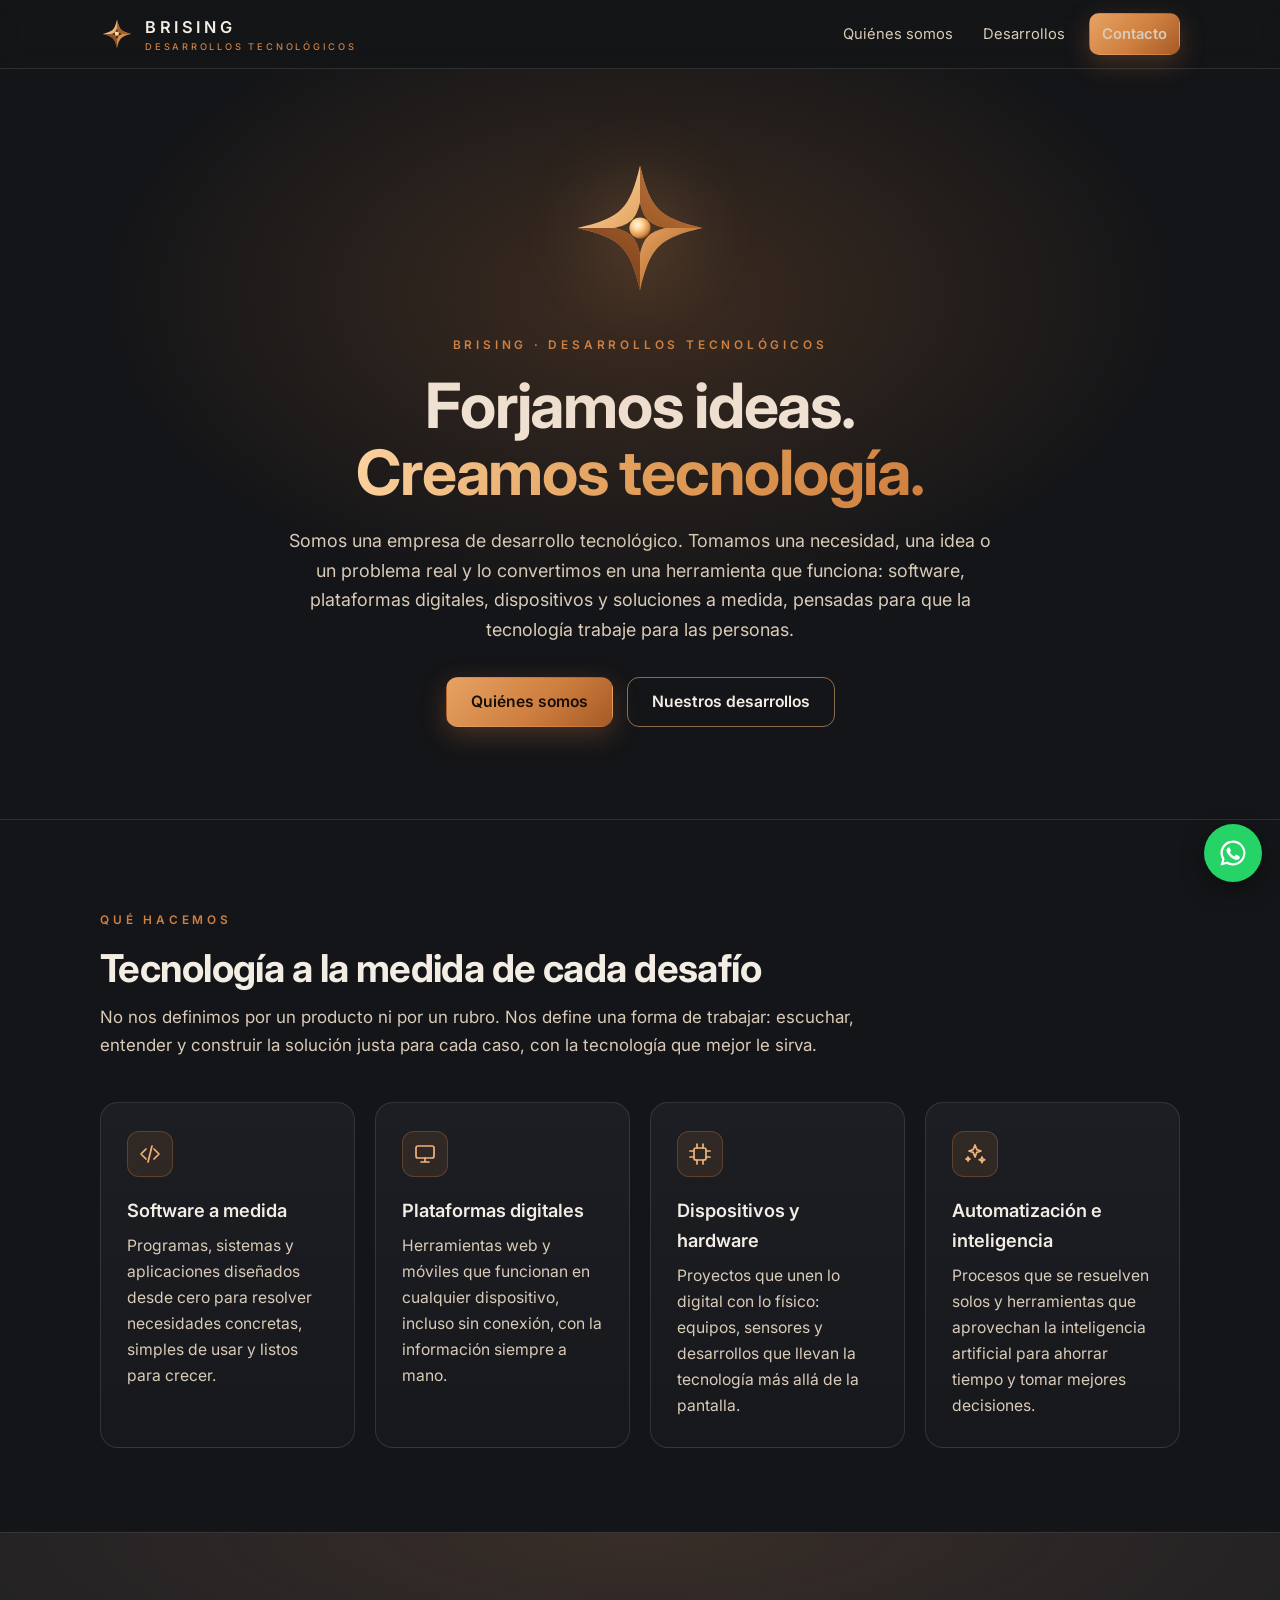
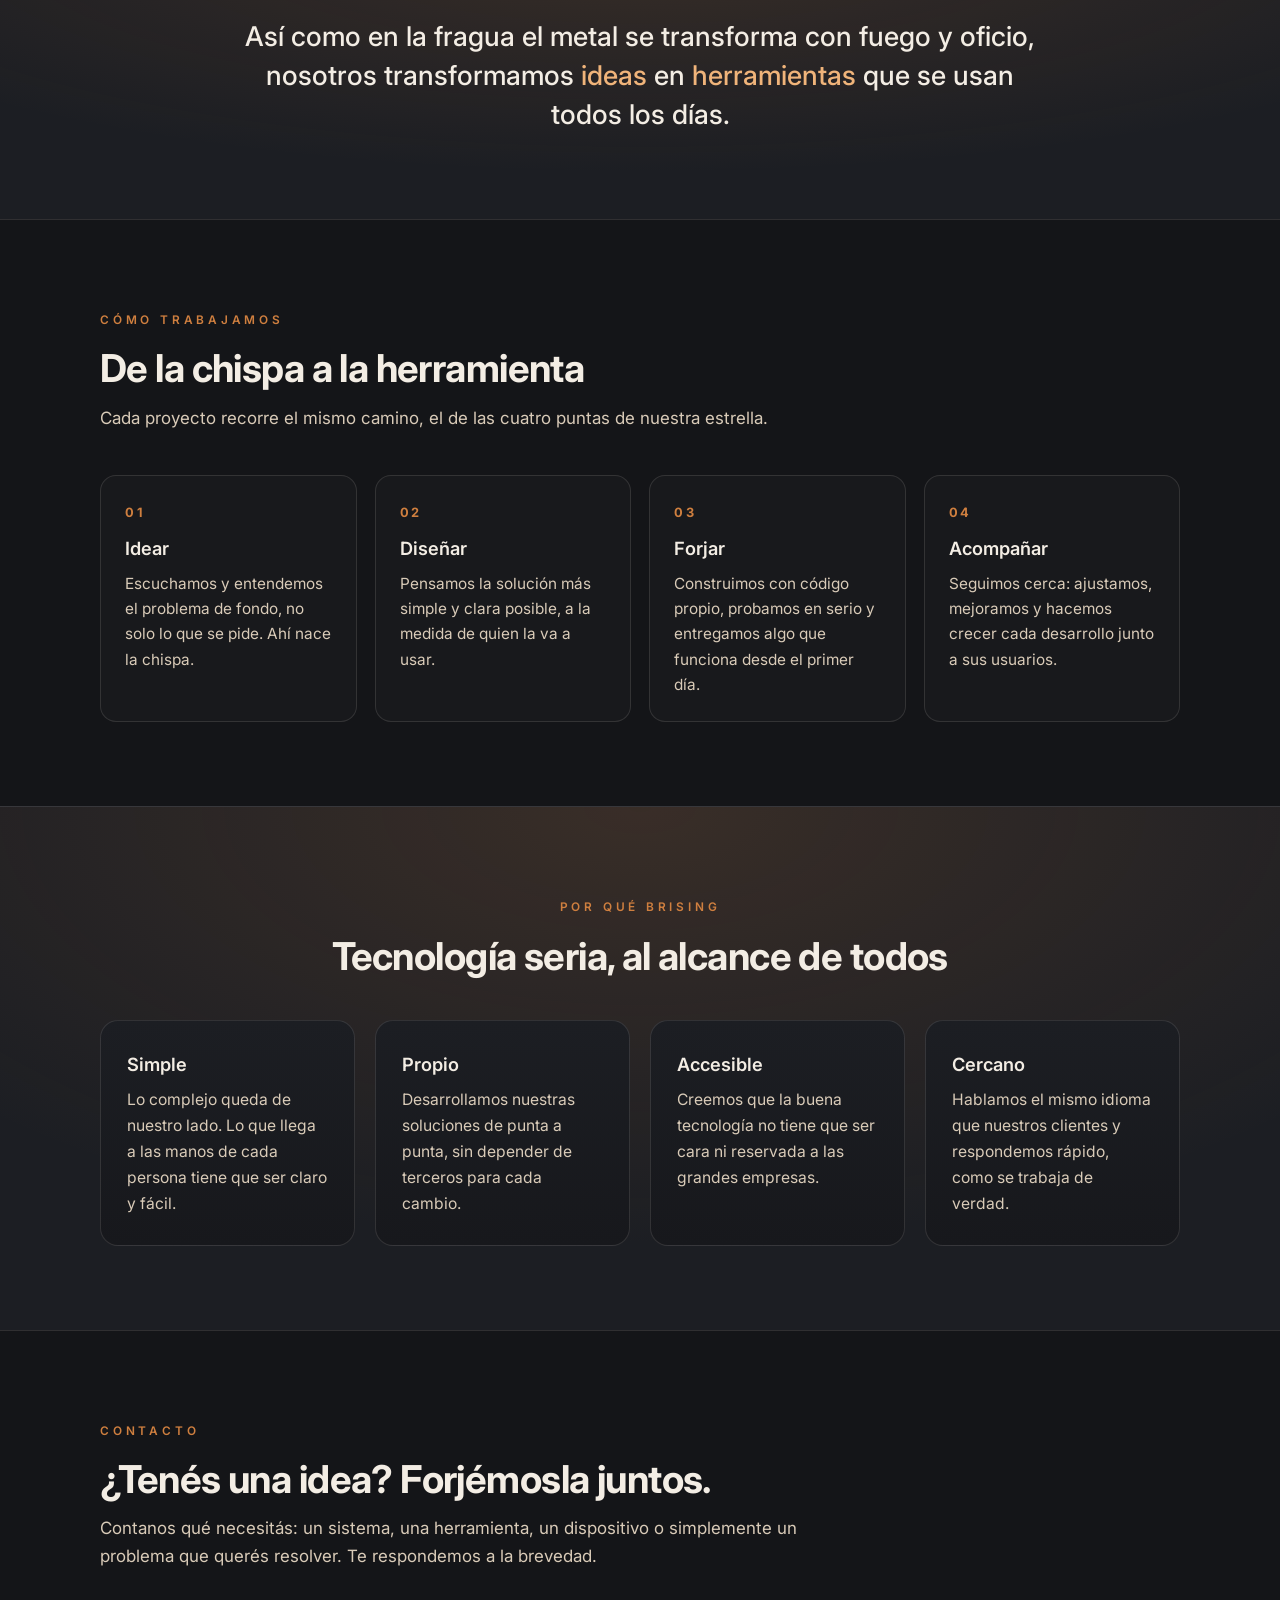
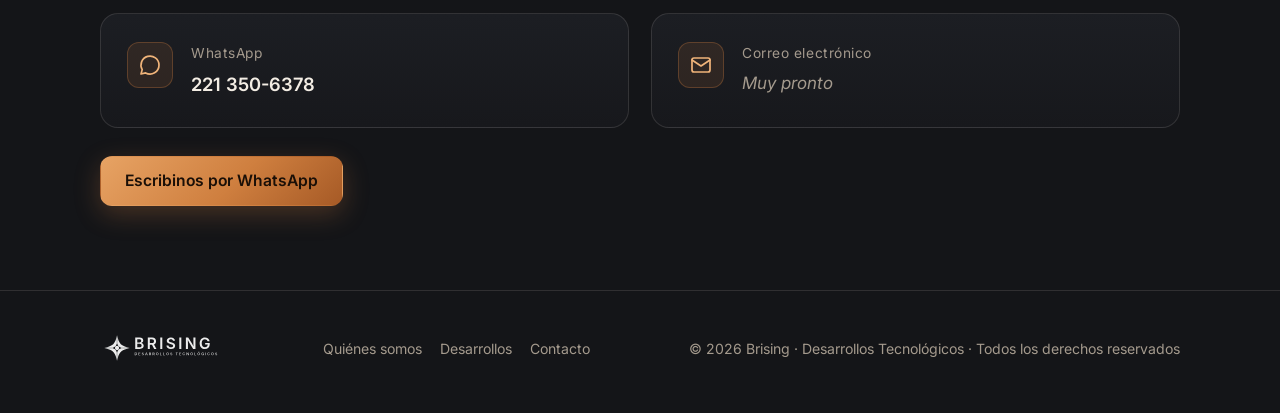
==== brising/index.html @ ad71208d "Sitio de Brising · Desarrollos Tecnológicos (inicio, quiénes somos, desarrollos, contacto) Co-Author" ====
<!doctype html>
<html lang="es-AR">
<head>
<meta charset="utf-8">
<meta name="viewport" content="width=device-width, initial-scale=1">
<title>Brising · Desarrollos Tecnológicos</title>
<meta name="description" content="Brising diseña y construye soluciones tecnológicas: software, plataformas y dispositivos que transforman ideas en herramientas reales. Forjamos ideas. Creamos tecnología.">
<meta name="theme-color" content="#141518">
<link rel="icon" type="image/svg+xml" href="img/favicon.svg">
<link rel="apple-touch-icon" href="img/apple-touch-icon.png">
<meta property="og:type" content="website">
<meta property="og:title" content="Brising · Desarrollos Tecnológicos">
<meta property="og:description" content="Forjamos ideas. Creamos tecnología. Software, plataformas y dispositivos a la medida de cada desafío.">
<meta property="og:url" content="https://brising.pages.dev/">
<meta property="og:image" content="https://brising.pages.dev/img/compartir.jpg">
<meta property="og:image:width" content="1200"><meta property="og:image:height" content="630">
<meta name="twitter:card" content="summary_large_image">
<link rel="preconnect" href="https://fonts.googleapis.com"><link rel="preconnect" href="https://fonts.gstatic.com" crossorigin>
<link href="https://fonts.googleapis.com/css2?family=Inter:ital,wght@0,400;0,500;0,600;0,700;1,500&display=swap" rel="stylesheet">
<link rel="stylesheet" href="estilos.css">
</head>
<body>

<header class="cab"><div class="ancho">
  <a class="marca" href="./"><img src="img/simbolo-metal.svg" alt=""><span><b>BRISING</b><small>DESARROLLOS TECNOLÓGICOS</small></span></a>
  <nav class="nav">
    <a href="quienes-somos.html">Quiénes somos</a>
    <a href="desarrollos.html">Desarrollos</a>
    <a class="btn btn--cobre btn--chico" href="#contacto">Contacto</a>
  </nav>
</div></header>

<main>
<div class="hero"><div class="ancho">
  <img class="simbolo" src="img/simbolo-metal.svg" alt="Símbolo de Brising: una estrella de cobre con una esfera de luz en el centro">
  <span class="eyebrow">Brising · Desarrollos Tecnológicos</span>
  <h1>Forjamos ideas.<br><em>Creamos tecnología.</em></h1>
  <p class="lead">Somos una empresa de desarrollo tecnológico. Tomamos una necesidad, una idea o un problema real y lo convertimos en una herramienta que funciona: software, plataformas digitales, dispositivos y soluciones a medida, pensadas para que la tecnología trabaje para las personas.</p>
  <div class="botones">
    <a class="btn btn--cobre" href="quienes-somos.html">Quiénes somos</a>
    <a class="btn btn--borde" href="desarrollos.html">Nuestros desarrollos</a>
  </div>
</div></div>

<section><div class="ancho">
  <div class="sec-tit">
    <span class="eyebrow">Qué hacemos</span>
    <h2>Tecnología a la medida de cada desafío</h2>
    <p>No nos definimos por un producto ni por un rubro. Nos define una forma de trabajar: escuchar, entender y construir la solución justa para cada caso, con la tecnología que mejor le sirva.</p>
  </div>
  <div class="grilla">
    <div class="tarjeta">
      <div class="ico"><svg viewBox="0 0 24 24"><path d="M8 7l-5 5 5 5M16 7l5 5-5 5M14 4l-4 16"/></svg></div>
      <h3>Software a medida</h3>
      <p>Programas, sistemas y aplicaciones diseñados desde cero para resolver necesidades concretas, simples de usar y listos para crecer.</p>
    </div>
    <div class="tarjeta">
      <div class="ico"><svg viewBox="0 0 24 24"><rect x="3" y="4" width="18" height="12" rx="2"/><path d="M8 20h8M12 16v4"/></svg></div>
      <h3>Plataformas digitales</h3>
      <p>Herramientas web y móviles que funcionan en cualquier dispositivo, incluso sin conexión, con la información siempre a mano.</p>
    </div>
    <div class="tarjeta">
      <div class="ico"><svg viewBox="0 0 24 24"><rect x="6" y="6" width="12" height="12" rx="2"/><path d="M9 2v4M15 2v4M9 18v4M15 18v4M2 9h4M2 15h4M18 9h4M18 15h4"/></svg></div>
      <h3>Dispositivos y hardware</h3>
      <p>Proyectos que unen lo digital con lo físico: equipos, sensores y desarrollos que llevan la tecnología más allá de la pantalla.</p>
    </div>
    <div class="tarjeta">
      <div class="ico"><svg viewBox="0 0 24 24"><path d="M12 3l1.8 4.6L18 9l-4.2 1.4L12 15l-1.8-4.6L6 9l4.2-1.4z"/><path d="M19 15l.8 2 2 .8-2 .8-.8 2-.8-2-2-.8 2-.8zM5 15l.6 1.4L7 17l-1.4.6L5 19l-.6-1.4L3 17l1.4-.6z"/></svg></div>
      <h3>Automatización e inteligencia</h3>
      <p>Procesos que se resuelven solos y herramientas que aprovechan la inteligencia artificial para ahorrar tiempo y tomar mejores decisiones.</p>
    </div>
  </div>
</div></section>

<section class="franja"><div class="ancho">
  <p class="cita">Así como en la fragua el metal se transforma con fuego y oficio, nosotros transformamos <span>ideas</span> en <span>herramientas</span> que se usan todos los días.</p>
</div></section>

<section><div class="ancho">
  <div class="sec-tit">
    <span class="eyebrow">Cómo trabajamos</span>
    <h2>De la chispa a la herramienta</h2>
    <p>Cada proyecto recorre el mismo camino, el de las cuatro puntas de nuestra estrella.</p>
  </div>
  <div class="pasos">
    <div class="paso"><h3>Idear</h3><p>Escuchamos y entendemos el problema de fondo, no solo lo que se pide. Ahí nace la chispa.</p></div>
    <div class="paso"><h3>Diseñar</h3><p>Pensamos la solución más simple y clara posible, a la medida de quien la va a usar.</p></div>
    <div class="paso"><h3>Forjar</h3><p>Construimos con código propio, probamos en serio y entregamos algo que funciona desde el primer día.</p></div>
    <div class="paso"><h3>Acompañar</h3><p>Seguimos cerca: ajustamos, mejoramos y hacemos crecer cada desarrollo junto a sus usuarios.</p></div>
  </div>
</div></section>

<section class="franja"><div class="ancho">
  <div class="sec-tit centro">
    <span class="eyebrow">Por qué Brising</span>
    <h2>Tecnología seria, al alcance de todos</h2>
  </div>
  <div class="grilla">
    <div class="tarjeta"><h3>Simple</h3><p>Lo complejo queda de nuestro lado. Lo que llega a las manos de cada persona tiene que ser claro y fácil.</p></div>
    <div class="tarjeta"><h3>Propio</h3><p>Desarrollamos nuestras soluciones de punta a punta, sin depender de terceros para cada cambio.</p></div>
    <div class="tarjeta"><h3>Accesible</h3><p>Creemos que la buena tecnología no tiene que ser cara ni reservada a las grandes empresas.</p></div>
    <div class="tarjeta"><h3>Cercano</h3><p>Hablamos el mismo idioma que nuestros clientes y respondemos rápido, como se trabaja de verdad.</p></div>
  </div>
</div></section>

<section id="contacto"><div class="ancho">
  <div class="sec-tit">
    <span class="eyebrow">Contacto</span>
    <h2>¿Tenés una idea? Forjémosla juntos.</h2>
    <p>Contanos qué necesitás: un sistema, una herramienta, un dispositivo o simplemente un problema que querés resolver. Te respondemos a la brevedad.</p>
  </div>
  <div class="contacto">
    <div class="tarjeta canal">
      <div class="ico"><svg viewBox="0 0 24 24"><path d="M21 12a9 9 0 0 1-13.4 7.9L3 21l1.2-4.4A9 9 0 1 1 21 12z"/></svg></div>
      <div><small>WhatsApp</small><a class="dato" href="https://wa.me/5492213506378?text=Hola%20Brising%2C%20quiero%20consultarles%20por%20un%20desarrollo." target="_blank" rel="noopener">221 350-6378</a></div>
    </div>
    <div class="tarjeta canal">
      <div class="ico"><svg viewBox="0 0 24 24"><rect x="3" y="5" width="18" height="14" rx="2"/><path d="M3 7l9 6 9-6"/></svg></div>
      <div><small>Correo electrónico</small><span id="correo" data-correo=""></span></div>
    </div>
  </div>
  <div class="botones" style="justify-content:flex-start;margin-top:28px">
    <a class="btn btn--cobre" href="https://wa.me/5492213506378?text=Hola%20Brising%2C%20quiero%20consultarles%20por%20un%20desarrollo." target="_blank" rel="noopener">Escribinos por WhatsApp</a>
  </div>
</div></section>
</main>

<footer><div class="ancho">
  <img src="img/logo-horizontal-blanco.svg" alt="Brising · Desarrollos Tecnológicos">
  <nav><a href="quienes-somos.html">Quiénes somos</a><a href="desarrollos.html">Desarrollos</a><a href="#contacto">Contacto</a></nav>
  <span>© 2026 Brising · Desarrollos Tecnológicos · Todos los derechos reservados</span>
</div></footer>

<a class="flotante" href="https://wa.me/5492213506378?text=Hola%20Brising%2C%20quiero%20consultarles%20por%20un%20desarrollo." target="_blank" rel="noopener" aria-label="Escribinos por WhatsApp"><svg viewBox="0 0 24 24" aria-hidden="true"><path d="M12 2a10 10 0 0 0-8.6 15.1L2 22l5-1.3A10 10 0 1 0 12 2zm0 18.2a8.2 8.2 0 0 1-4.2-1.2l-.3-.2-3 .8.8-2.9-.2-.3A8.2 8.2 0 1 1 12 20.2zm4.5-6.1c-.2-.1-1.5-.7-1.7-.8-.2-.1-.4-.1-.6.1l-.8 1c-.1.2-.3.2-.5.1a6.7 6.7 0 0 1-3.3-2.9c-.2-.4.2-.4.7-1.3.1-.2 0-.3 0-.4l-.8-1.9c-.2-.5-.4-.4-.6-.4h-.5a1 1 0 0 0-.7.3 3 3 0 0 0-.9 2.2 5.2 5.2 0 0 0 1.1 2.7 11.8 11.8 0 0 0 4.5 4c1.7.7 2.3.8 3.2.6.5-.1 1.5-.6 1.7-1.2.2-.6.2-1.1.2-1.2-.1-.1-.3-.2-.5-.3z"/></svg></a>

<script>
/* Correo: cargarlo en data-correo (ej.: contacto@brising.com.ar). Mientras esté vacío, se muestra "Muy pronto". */
(function(){var e=document.getElementById('correo');var c=(e.getAttribute('data-correo')||'').trim();
if(c){var a=document.createElement('a');a.className='dato';a.href='mailto:'+c;a.textContent=c;e.replaceWith(a);}else{e.className='pronto';e.textContent='Muy pronto';}})();
</script>
</body>
</html>
---- brising/estilos.css ----
/* Brising · Desarrollos Tecnológicos — estilos compartidos */
:root{
  --negro:#141518; --negro-2:#1c1e23; --negro-3:#24272d;
  --cobre:#cf7f3f; --cobre-claro:#f0b47a; --cobre-osc:#8f4b1f;
  --crema:#f3ede4; --crema-2:#d9cbb8; --gris:#a49a8d; --linea:rgba(243,237,228,.12);
  --ancho:1120px;
}
*{box-sizing:border-box}
html{scroll-behavior:smooth}
body{margin:0;background:var(--negro);color:var(--crema);font-family:"Inter",system-ui,-apple-system,"Segoe UI",Roboto,sans-serif;font-size:17px;line-height:1.65;-webkit-text-size-adjust:100%}
img{max-width:100%;display:block}
a{color:inherit}
.ancho{max-width:var(--ancho);margin:0 auto;padding:0 20px}

/* Encabezado */
.cab{position:sticky;top:0;z-index:20;background:rgba(20,21,24,.86);backdrop-filter:blur(10px) saturate(1.3);border-bottom:1px solid var(--linea)}
.cab .ancho{display:flex;align-items:center;gap:18px;min-height:68px}
.marca{display:flex;align-items:center;gap:11px;text-decoration:none;margin-right:auto}
.marca img{width:34px;height:34px}
.marca b{font-weight:600;letter-spacing:.22em;font-size:1.02rem}
.marca small{display:block;font-size:.58rem;letter-spacing:.3em;color:var(--cobre);font-weight:500;margin-top:-2px}
.nav{display:flex;gap:6px;align-items:center}
.nav a{text-decoration:none;font-size:.92rem;padding:8px 12px;border-radius:10px;color:var(--crema-2)}
.nav a:hover,.nav a[aria-current]{color:var(--crema);background:var(--negro-3)}
.nav .btn{margin-left:6px}
@media(max-width:720px){.nav a:not(.btn){display:none}}

/* Botones */
.btn{display:inline-flex;align-items:center;justify-content:center;gap:.5rem;min-height:50px;padding:0 24px;border-radius:12px;font-weight:600;font-size:.98rem;text-decoration:none;border:1.5px solid transparent;transition:transform .15s,box-shadow .15s,background .15s;cursor:pointer}
.btn:active{transform:translateY(1px)}
.btn--cobre{background:linear-gradient(135deg,#e7a364,#cf7f3f 55%,#a65a26);color:#1a0f07;box-shadow:0 8px 26px rgba(207,127,63,.28)}
.btn--cobre:hover{box-shadow:0 10px 32px rgba(207,127,63,.42)}
.btn--borde{border-color:rgba(240,180,122,.55);color:var(--crema);background:transparent}
.btn--borde:hover{background:rgba(207,127,63,.1)}
.btn--chico{min-height:40px;padding:0 16px;font-size:.88rem;border-radius:10px}

/* Portada */
.hero{position:relative;overflow:hidden;padding:84px 0 92px;text-align:center}
.hero::before{content:"";position:absolute;inset:-30% -10% auto;height:120%;background:radial-gradient(closest-side,rgba(207,127,63,.22),transparent 70%);pointer-events:none}
.hero .simbolo{width:150px;height:150px;margin:0 auto 26px;filter:drop-shadow(0 0 38px rgba(240,170,100,.35))}
.eyebrow{display:inline-block;font-size:.74rem;letter-spacing:.32em;text-transform:uppercase;color:var(--cobre);font-weight:600;margin-bottom:16px}
h1{font-size:clamp(2.2rem,5.6vw,3.9rem);line-height:1.08;letter-spacing:-.02em;margin:0 0 20px;font-weight:700}
h1 em{font-style:normal;background:linear-gradient(120deg,#ffd9a8,#e3a15c 50%,#cf7f3f);-webkit-background-clip:text;background-clip:text;color:transparent}
.hero p.lead{max-width:720px;margin:0 auto 32px;color:var(--crema-2);font-size:1.12rem}
.botones{display:flex;gap:14px;justify-content:center;flex-wrap:wrap}

/* Secciones */
section{padding:84px 0;border-top:1px solid var(--linea)}
.sec-tit{max-width:760px;margin:0 0 42px}
.sec-tit.centro{margin:0 auto 42px;text-align:center}
h2{font-size:clamp(1.7rem,3.6vw,2.4rem);line-height:1.15;letter-spacing:-.015em;margin:0 0 14px;font-weight:700}
h3{font-size:1.14rem;margin:0 0 8px;font-weight:600}
.sec-tit p{color:var(--crema-2);margin:0;font-size:1.06rem}
.grilla{display:grid;gap:20px;grid-template-columns:repeat(auto-fit,minmax(240px,1fr))}
.tarjeta{background:linear-gradient(180deg,var(--negro-2),#17181c);border:1px solid var(--linea);border-radius:18px;padding:28px 26px}
.tarjeta p{color:var(--crema-2);margin:0;font-size:.98rem}
.ico{width:46px;height:46px;border-radius:12px;display:grid;place-items:center;background:rgba(207,127,63,.12);border:1px solid rgba(207,127,63,.3);margin-bottom:18px}
.ico svg{width:24px;height:24px;stroke:var(--cobre-claro);fill:none;stroke-width:1.7;stroke-linecap:round;stroke-linejoin:round}
.pasos{counter-reset:p;display:grid;gap:18px;grid-template-columns:repeat(auto-fit,minmax(220px,1fr))}
.paso{position:relative;padding:26px 24px 24px;border-radius:16px;border:1px solid var(--linea);background:rgba(255,255,255,.02)}
.paso::before{counter-increment:p;content:"0" counter(p);display:block;font-size:.8rem;letter-spacing:.2em;color:var(--cobre);font-weight:700;margin-bottom:10px}
.paso p{color:var(--crema-2);margin:0;font-size:.96rem}
.franja{background:radial-gradient(120% 140% at 50% 0%,rgba(207,127,63,.16),transparent 60%),var(--negro-2)}
.cita{max-width:820px;margin:0 auto;text-align:center;font-size:clamp(1.3rem,2.6vw,1.7rem);line-height:1.45;font-weight:500}
.cita span{color:var(--cobre-claro)}

/* Contacto */
.contacto{display:grid;gap:22px;grid-template-columns:repeat(auto-fit,minmax(280px,1fr))}
.canal{display:flex;gap:18px;align-items:flex-start}
.canal .ico{flex:none;margin:0}
.canal a.dato{font-size:1.15rem;font-weight:600;text-decoration:none;color:var(--crema);word-break:break-word}
.canal a.dato:hover{color:var(--cobre-claro)}
.canal .pronto{color:var(--gris);font-style:italic}
.canal small{display:block;color:var(--gris);font-size:.86rem;margin-bottom:4px;letter-spacing:.04em}

/* Páginas internas */
.portada-int{padding:70px 0 56px;text-align:center;position:relative;overflow:hidden}
.portada-int::before{content:"";position:absolute;inset:-40% 0 auto;height:140%;background:radial-gradient(closest-side,rgba(207,127,63,.18),transparent 70%);pointer-events:none}
.portada-int .simbolo{width:88px;height:88px;margin:0 auto 18px}
.portada-int p{max-width:700px;margin:0 auto;color:var(--crema-2);font-size:1.08rem}
.texto{max-width:760px;margin:0 auto}
.texto p{color:var(--crema-2);margin:0 0 18px}
.texto p strong{color:var(--crema)}
.texto h2{margin-top:10px}
.mito{display:grid;grid-template-columns:120px 1fr;gap:26px;align-items:start;margin:36px 0}
.mito .runa{font-size:3.2rem;line-height:1;color:var(--cobre);text-align:center;border:1px solid rgba(207,127,63,.3);border-radius:18px;padding:22px 0;background:rgba(207,127,63,.06)}
@media(max-width:600px){.mito{grid-template-columns:1fr}.mito .runa{max-width:120px}}
.simbolo-exp{display:grid;grid-template-columns:220px 1fr;gap:34px;align-items:center}
.simbolo-exp img{width:220px;filter:drop-shadow(0 0 30px rgba(240,170,100,.3))}
.simbolo-exp ul{margin:0;padding-left:20px;color:var(--crema-2)}
.simbolo-exp li{margin:0 0 10px}
.simbolo-exp li strong{color:var(--crema)}
@media(max-width:700px){.simbolo-exp{grid-template-columns:1fr}.simbolo-exp img{margin:0 auto;width:170px}}

/* Desarrollos */
.desarrollos{display:grid;gap:22px;grid-template-columns:repeat(auto-fill,minmax(310px,1fr))}
.des{display:flex;flex-direction:column;background:linear-gradient(180deg,var(--negro-2),#17181c);border:1px solid var(--linea);border-radius:20px;padding:26px;transition:border-color .2s,transform .2s}
.des:hover{border-color:rgba(207,127,63,.45);transform:translateY(-2px)}
.des-cab{display:flex;gap:16px;align-items:center;margin-bottom:16px}
.des-cab img{width:58px;height:58px;border-radius:14px;background:#fff;flex:none}
.des-cab h3{margin:0;font-size:1.22rem}
.des-cab span{font-size:.8rem;letter-spacing:.14em;text-transform:uppercase;color:var(--cobre)}
.des p{color:var(--crema-2);margin:0 0 22px;font-size:.98rem;flex:1}
.des .btn{align-self:flex-start}
.des.pronto{opacity:.78}
.etiqueta{display:inline-block;font-size:.74rem;letter-spacing:.14em;text-transform:uppercase;color:var(--gris);border:1px solid var(--linea);border-radius:999px;padding:6px 12px}

/* Pie */
footer{border-top:1px solid var(--linea);padding:40px 0 48px;color:var(--gris);font-size:.88rem}
footer .ancho{display:flex;flex-wrap:wrap;gap:14px 28px;align-items:center;justify-content:space-between}
footer img{height:34px;width:auto;opacity:.92}
footer nav{display:flex;gap:18px;flex-wrap:wrap}
footer nav a{text-decoration:none}
footer nav a:hover{color:var(--crema)}
.flotante{position:fixed;right:18px;bottom:18px;width:58px;height:58px;border-radius:50%;background:#25d366;display:grid;place-items:center;box-shadow:0 8px 24px rgba(0,0,0,.35);z-index:30}
.flotante svg{width:30px;height:30px;fill:#fff}
:focus-visible{outline:2px solid var(--cobre-claro);outline-offset:3px}
@media(prefers-reduced-motion:reduce){*{transition:none!important;scroll-behavior:auto!important}}
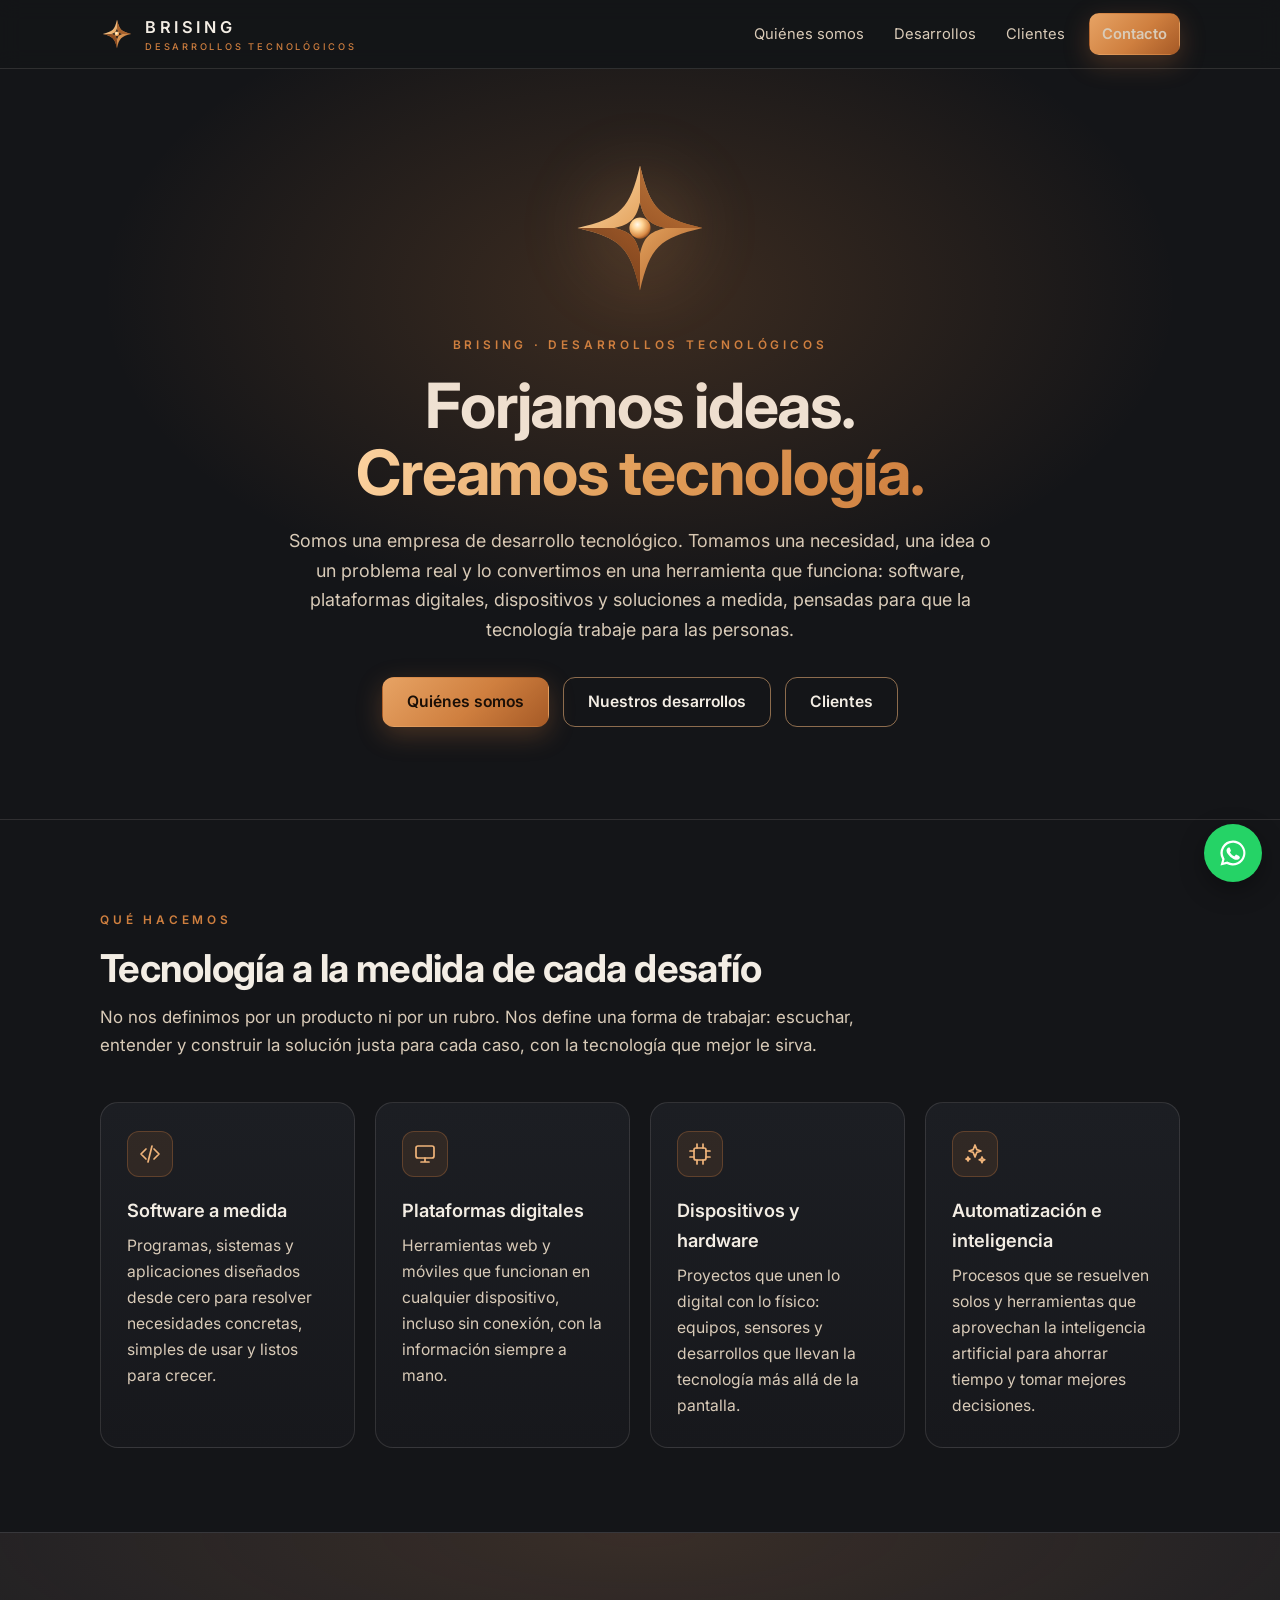
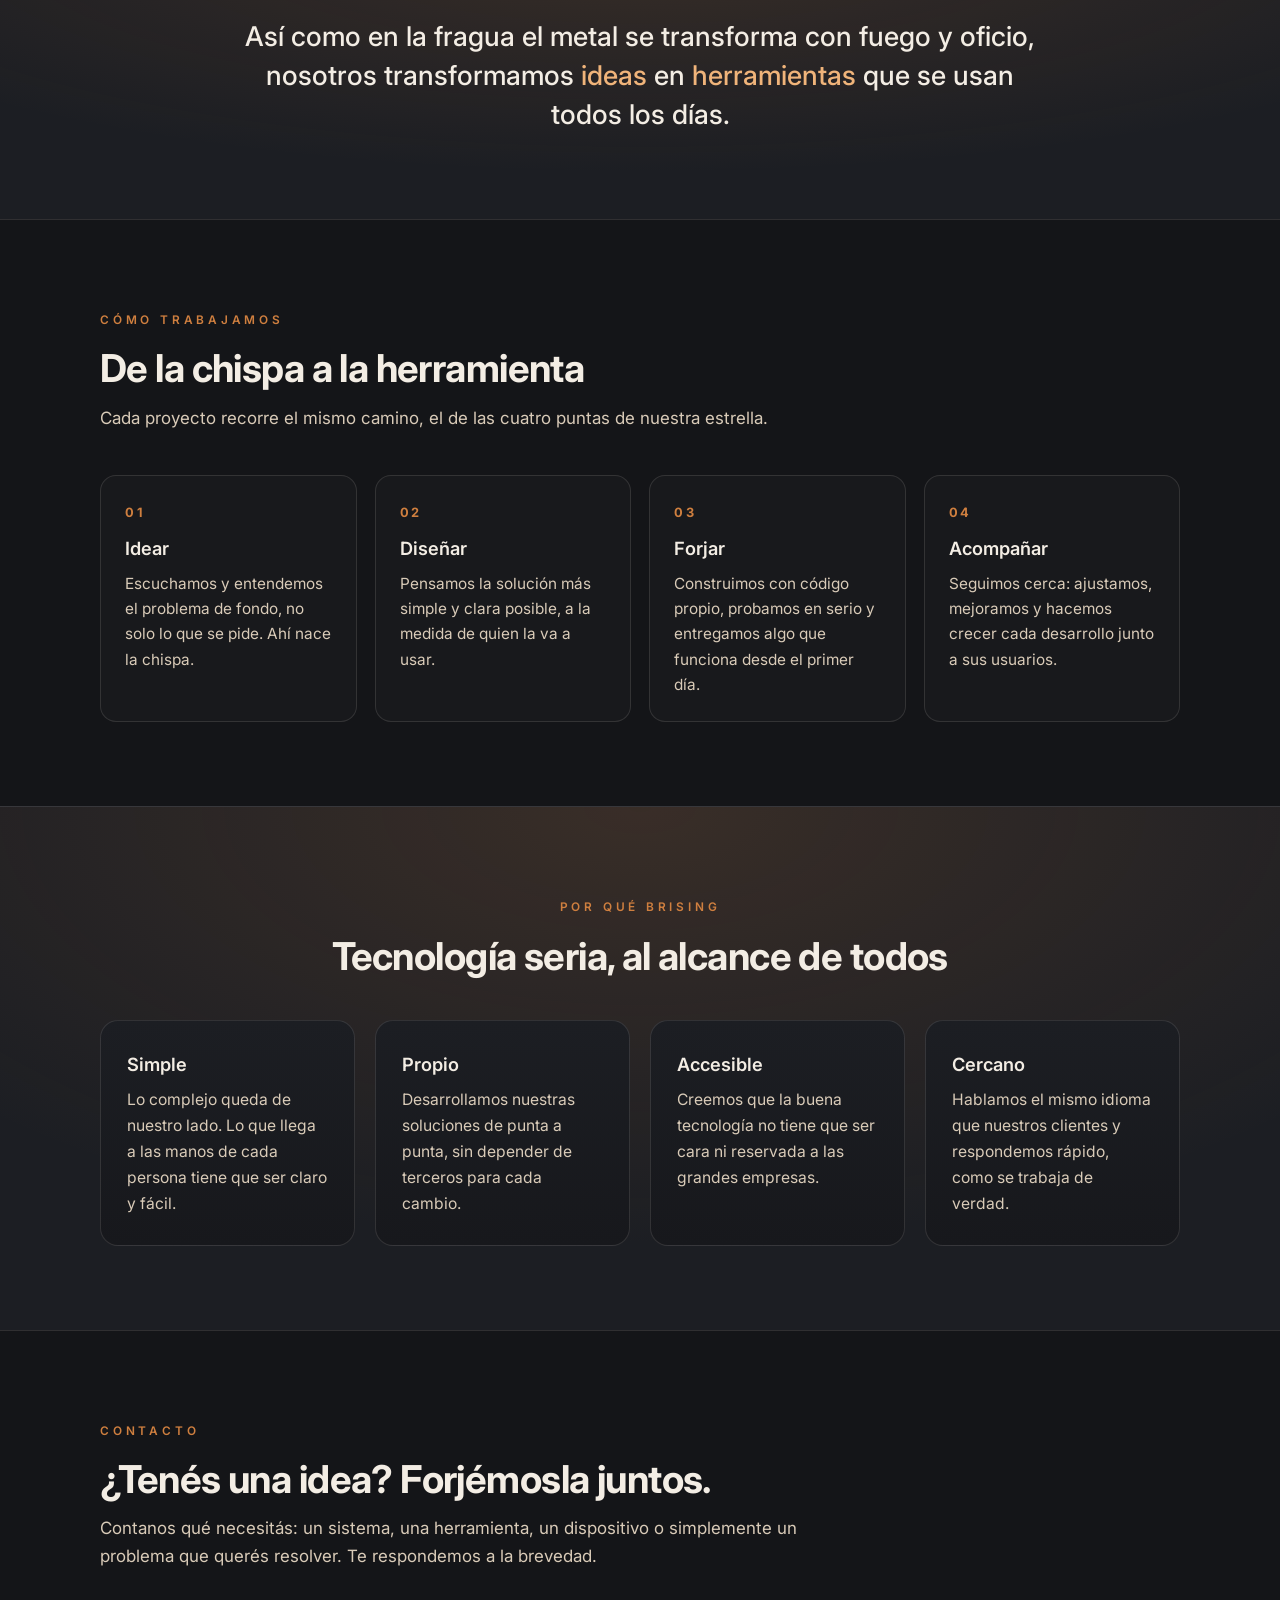
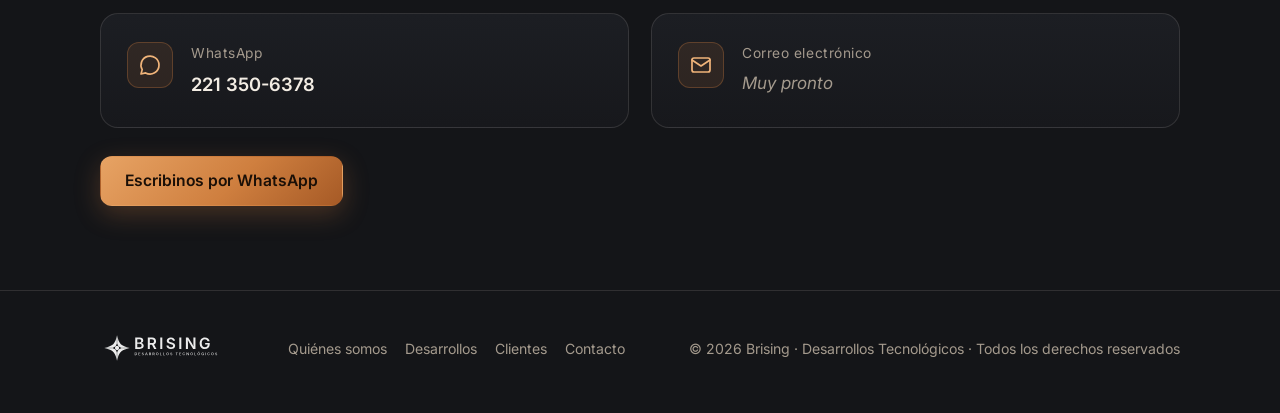
==== commit 86a4797f: "Brising: página de Clientes (HERMI-TEC, FR Reparaciones, Hotel Sol y Sierras) y botón en el menú Co-" ====
--- a/brising/index.html
+++ b/brising/index.html
@@ -26,6 +26,7 @@
   <nav class="nav">
     <a href="quienes-somos.html">Quiénes somos</a>
     <a href="desarrollos.html">Desarrollos</a>
+    <a href="clientes.html">Clientes</a>
     <a class="btn btn--cobre btn--chico" href="#contacto">Contacto</a>
   </nav>
 </div></header>
@@ -39,6 +40,7 @@
   <div class="botones">
     <a class="btn btn--cobre" href="quienes-somos.html">Quiénes somos</a>
     <a class="btn btn--borde" href="desarrollos.html">Nuestros desarrollos</a>
+    <a class="btn btn--borde" href="clientes.html">Clientes</a>
   </div>
 </div></div>
 
@@ -127,7 +129,7 @@
 
 <footer><div class="ancho">
   <img src="img/logo-horizontal-blanco.svg" alt="Brising · Desarrollos Tecnológicos">
-  <nav><a href="quienes-somos.html">Quiénes somos</a><a href="desarrollos.html">Desarrollos</a><a href="#contacto">Contacto</a></nav>
+  <nav><a href="quienes-somos.html">Quiénes somos</a><a href="desarrollos.html">Desarrollos</a><a href="clientes.html">Clientes</a><a href="#contacto">Contacto</a></nav>
   <span>© 2026 Brising · Desarrollos Tecnológicos · Todos los derechos reservados</span>
 </div></footer>
 
--- a/brising/estilos.css
+++ b/brising/estilos.css
@@ -116,3 +116,13 @@
 .flotante svg{width:30px;height:30px;fill:#fff}
 :focus-visible{outline:2px solid var(--cobre-claro);outline-offset:3px}
 @media(prefers-reduced-motion:reduce){*{transition:none!important;scroll-behavior:auto!important}}
+
+/* Clientes */
+.clientes{display:grid;gap:22px;grid-template-columns:repeat(auto-fill,minmax(300px,1fr))}
+.cli{background:linear-gradient(180deg,var(--negro-2),#17181c);border:1px solid var(--linea);border-radius:20px;padding:18px 18px 24px;transition:border-color .2s,transform .2s}
+.cli:hover{border-color:rgba(207,127,63,.45);transform:translateY(-2px)}
+.cli-logo{height:170px;border-radius:14px;display:grid;place-items:center;padding:18px;margin-bottom:18px;border:1px solid var(--linea)}
+.cli-logo img{max-height:134px;max-width:100%;object-fit:contain}
+.cli span{font-size:.78rem;letter-spacing:.14em;text-transform:uppercase;color:var(--cobre)}
+.cli h3{margin:4px 0 8px;font-size:1.25rem}
+.cli p{color:var(--crema-2);margin:0;font-size:.98rem}
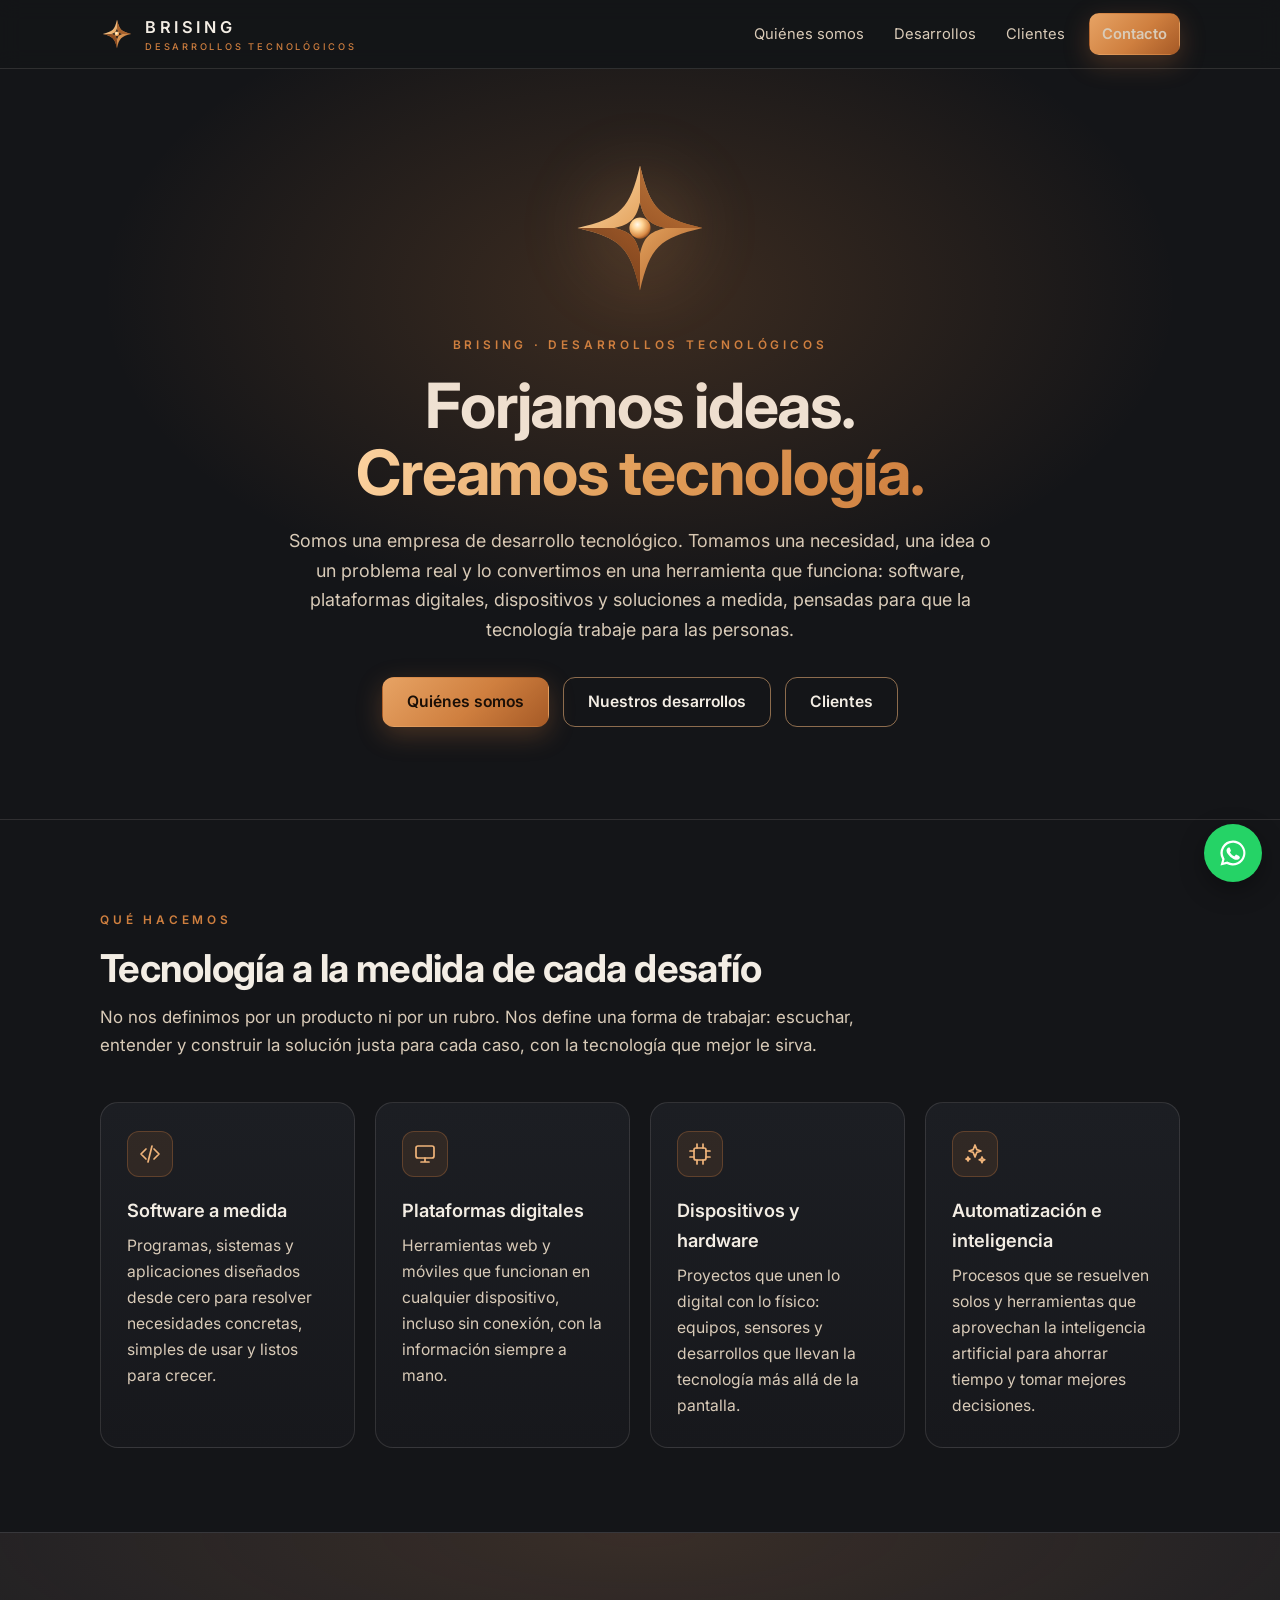
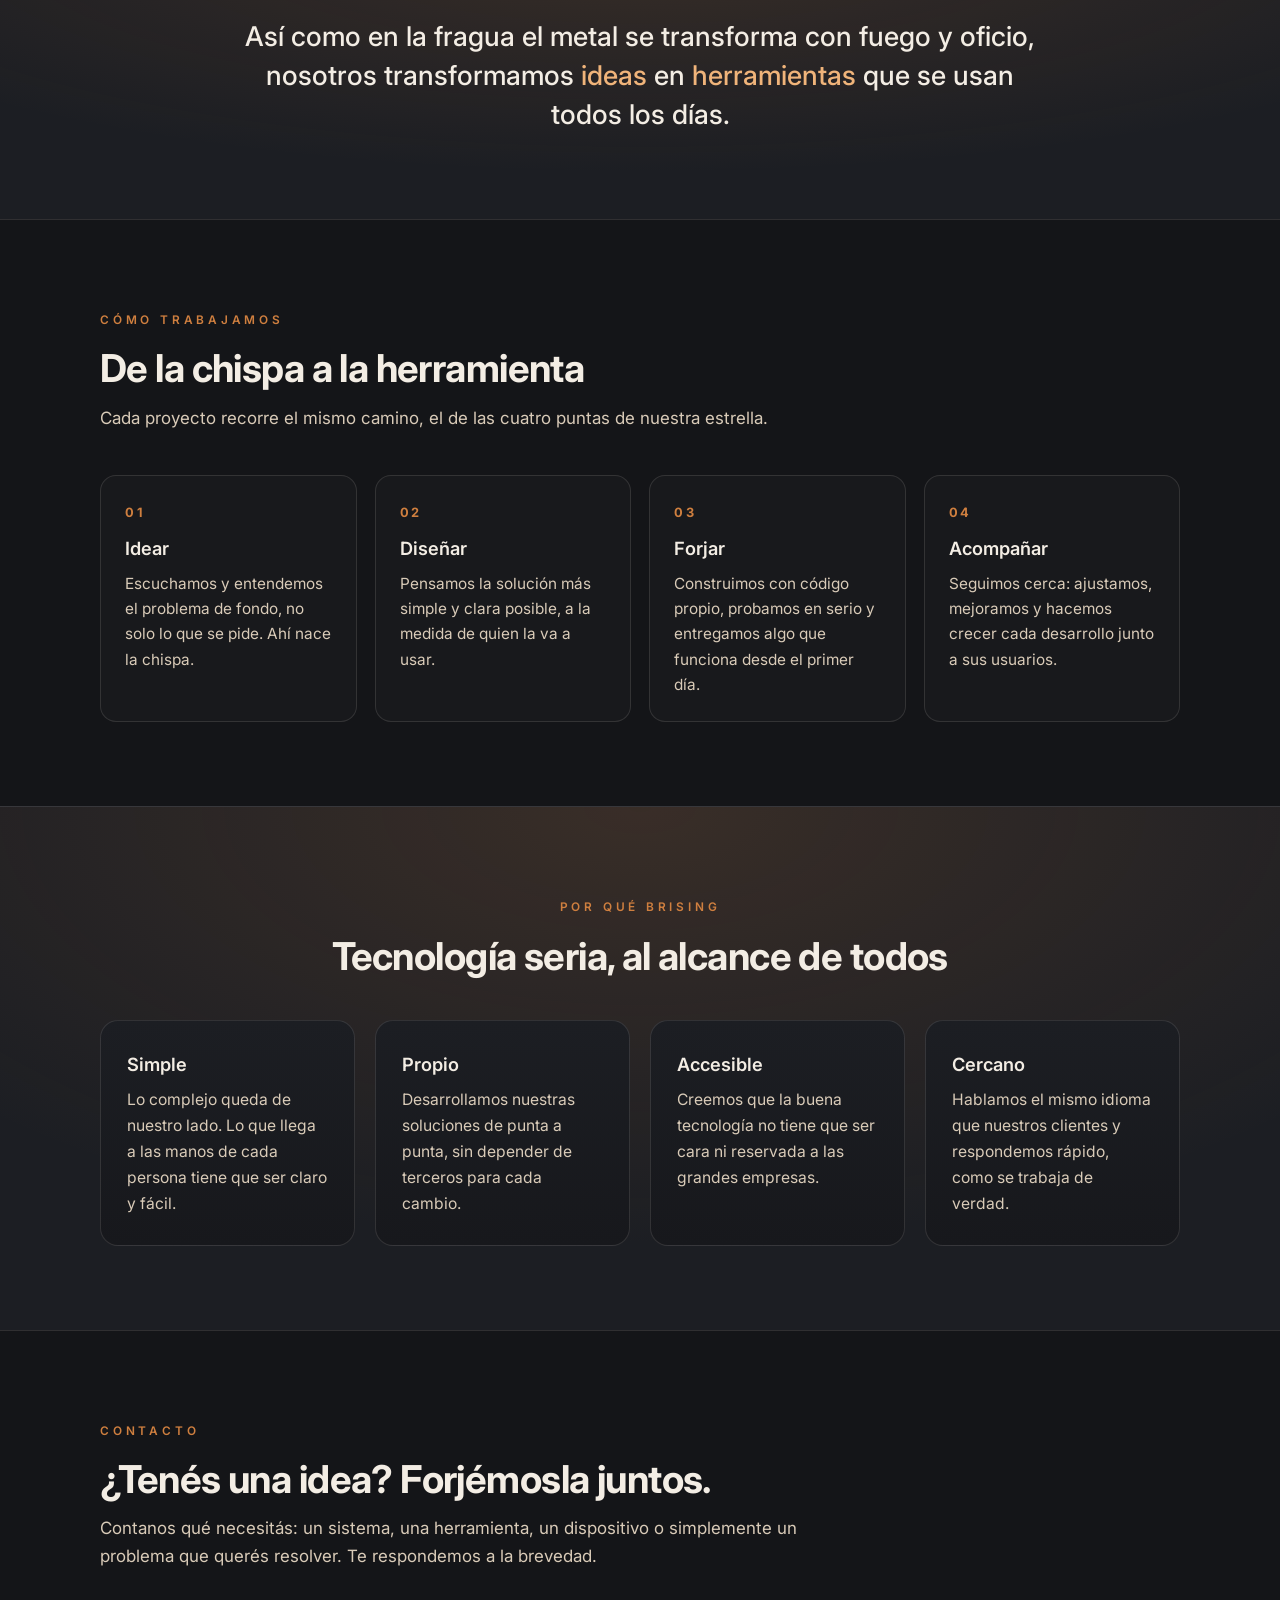
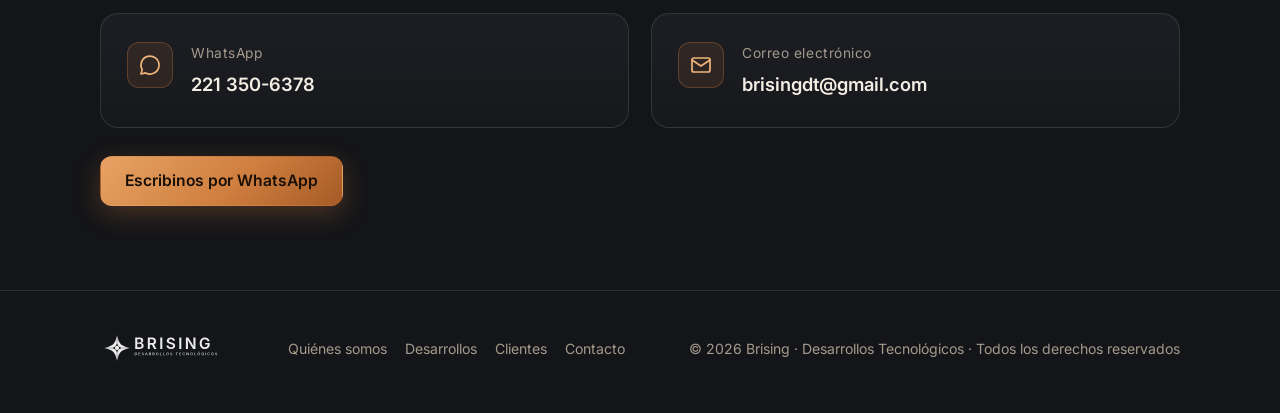
==== commit 3a6844b2: "Brising: correo de contacto brisingdt@gmail.com Co-Authored-By: Claude Opus 5.5 <noreply@anthropic.c" ====
--- a/brising/index.html
+++ b/brising/index.html
@@ -118,7 +118,7 @@
     </div>
     <div class="tarjeta canal">
       <div class="ico"><svg viewBox="0 0 24 24"><rect x="3" y="5" width="18" height="14" rx="2"/><path d="M3 7l9 6 9-6"/></svg></div>
-      <div><small>Correo electrónico</small><span id="correo" data-correo=""></span></div>
+      <div><small>Correo electrónico</small><span id="correo" data-correo="brisingdt@gmail.com"></span></div>
     </div>
   </div>
   <div class="botones" style="justify-content:flex-start;margin-top:28px">
